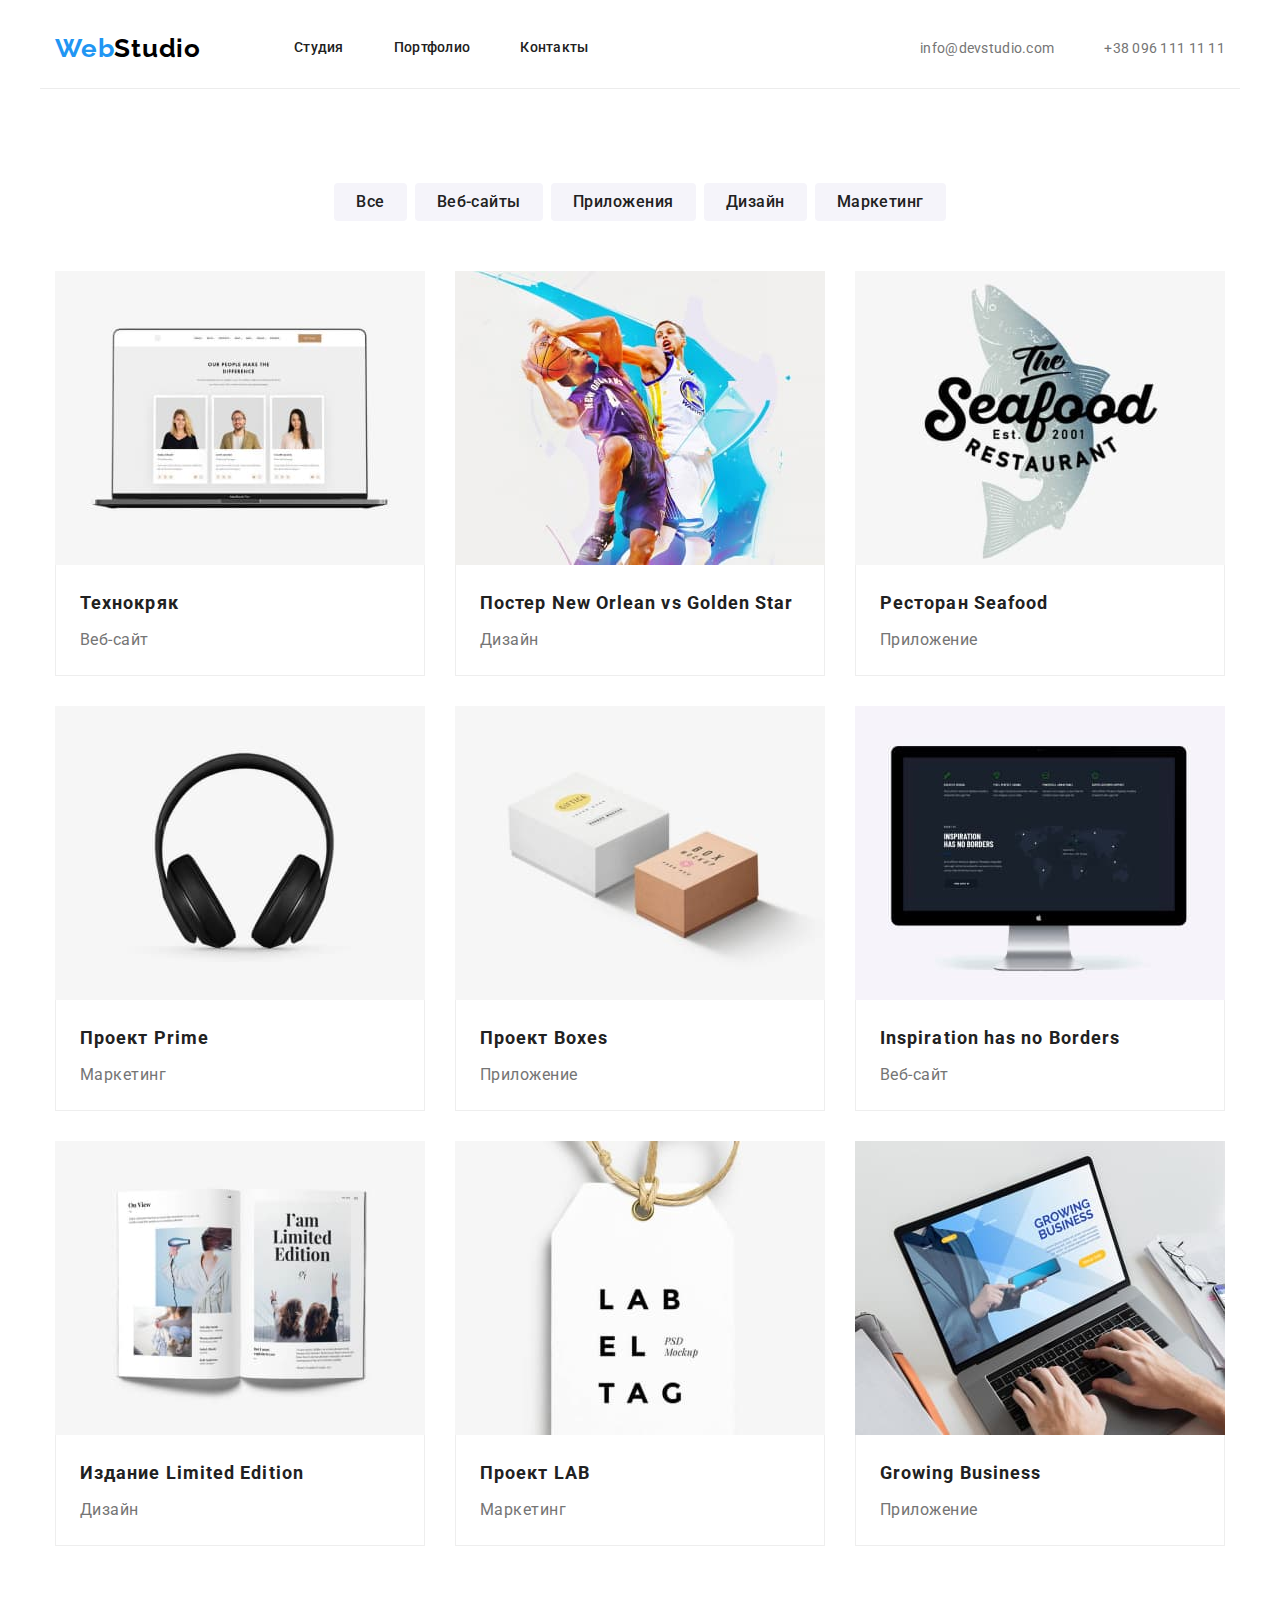
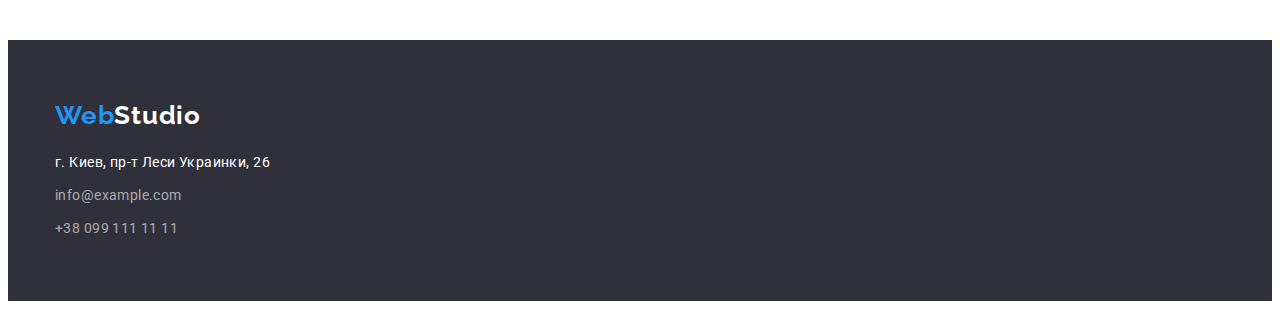
==== portfolio.html @ 2b439965 "moved mod3 files" ====
<!DOCTYPE html>
<html lang="ru">
  <head>
    <meta charset="UTF-8" />
    <meta http-equiv="X-UA-Compatible" content="IE=edge" />
    <meta name="viewport" content="width=device-width, initial-scale=1.0" />
    <link rel="preconnect" href="https://fonts.googleapis.com" />
    <link rel="preconnect" href="https://fonts.gstatic.com" crossorigin />
    <link
      href="https://fonts.googleapis.com/css2?family=Raleway:wght@700&family=Roboto:wght@400;500;700;900&display=swap"
      rel="stylesheet"
    />
    <link
      rel="stylesheet"
      href="https://cdnjs.cloudflare.com/ajax/libs/modern-normalize/1.1.0/modern-normalize.min.css"
      integrity="sha512-wpPYUAdjBVSE4KJnH1VR1HeZfpl1ub8YT/NKx4PuQ5NmX2tKuGu6U/JRp5y+Y8XG2tV+wKQpNHVUX03MfMFn9Q=="
      crossorigin="anonymous"
      referrerpolicy="no-referrer"
    />
    <link rel="stylesheet" href="./css/styles.css" />
    <title>Web studio</title>
  </head>
  <body>
    <!-- верхняя линия -->
    <header class="header">
      <div class="container header-bar">
        <a class="site-logo link" href="./index.html" lang="en"
          >Web<span class="header-logo-studio">Studio</span>
        </a>
        <nav class="header-nav">
          <ul class="header-list list">
            <li class="header-item">
              <a class="header-link link header-link-select" href="./index.html"
                >Студия
              </a>
            </li>
            <li class="header-item">
              <a
                class="header-link link header-link-select"
                href="./portfolio.html"
                >Портфолио
              </a>
            </li>
            <li class="header-item">
              <a class="header-link link header-link-select" href=""
                >Контакты</a
              >
            </li>
          </ul>
        </nav>
        <ul class="header-contact-list list">
          <li class="header-contact-item">
            <a
              class="header-contact-link link header-link-select"
              href="mailto:info@devstudio.com"
              >info@devstudio.com
            </a>
          </li>
          <li class="header-contact-item">
            <a
              class="header-contact-link link header-link-select"
              href="tel:+380961111111"
            >
              +38 096 111 11 11
            </a>
          </li>
        </ul>
      </div>
    </header>

    <!-- Проекты -->
    <main class="main">
      <section class="projects section">
        <div class="container">
          <h1 class="visually-hidden">Фильтры</h1>
          <ul class="filters-list list">
            <li class="filters-item">
              <button class="filters-btn" type="button">Все</button>
            </li>
            <li class="filters-item">
              <button class="filters-btn" type="button">Веб-сайты</button>
            </li>
            <li class="filters-item">
              <button class="filters-btn" type="button">Приложения</button>
            </li>
            <li class="filters-item">
              <button class="filters-btn" type="button">Дизайн</button>
            </li>
            <li class="filters-item">
              <button class="filters-btn" type="button">Маркетинг</button>
            </li>
          </ul>
          <ul class="projects-list list">
            <li class="projects-item">
              <img
                class="projects-pic"
                src="./images/img-website-1.jpg"
                alt="дизайн сайта Технокряк"
                width="370"
                height="294"
              />
              <div class="projects-card-text">
                <h2 class="projects-item-name">Технокряк</h2>
                <p class="projects-item-about">Веб-сайт</p>
              </div>
            </li>
            <li class="projects-item">
              <img
                class="projects-pic"
                src="./images/img-poster.jpg"
                alt="Дизайн постера с баскетболистами"
                width="370"
                height="294"
              />
              <div class="projects-card-text">
                <h2 class="projects-item-name">
                  Постер New Orlean vs Golden Star
                </h2>
                <p class="projects-item-about">Дизайн</p>
              </div>
            </li>
            <li class="projects-item">
              <img
                class="projects-pic"
                src="./images/img-restaurant.jpg"
                alt="Лого ресторана Seafood"
                width="370"
                height="294"
              />
              <div class="projects-card-text">
                <h2 class="projects-item-name">Ресторан Seafood</h2>
                <p class="projects-item-about">Приложение</p>
              </div>
            </li>
            <li class="projects-item">
              <img
                class="projects-pic"
                src="./images/img-prime.jpg"
                alt="головные наушники"
                width="370"
                height="294"
              />
              <div class="projects-card-text">
                <h2 class="projects-item-name">Проект Prime</h2>
                <p class="projects-item-about">Маркетинг</p>
              </div>
            </li>
            <li class="projects-item">
              <img
                class="projects-pic"
                src="./images/img-boxes.jpg"
                alt="коробочки с принтом"
                width="370"
                height="294"
              />
              <div class="projects-card-text">
                <h2 class="projects-item-name">Проект Boxes</h2>
                <p class="projects-item-about">Приложение</p>
              </div>
            </li>
            <li class="projects-item">
              <img
                class="projects-pic"
                src="./images/img-website-2.jpg"
                alt="монитор со страницой веб-сайта"
                width="370"
                height="294"
              />
              <div class="projects-card-text">
                <h2 class="projects-item-name" lang="en">
                  Inspiration has no Borders
                </h2>
                <p class="projects-item-about">Веб-сайт</p>
              </div>
            </li>
            <li class="projects-item">
              <img
                class="projects-pic"
                src="./images/img-limited.jpg"
                alt="роскрытые страницы журнала"
                width="370"
                height="294"
              />
              <div class="projects-card-text">
                <h2 class="projects-item-name">Издание Limited Edition</h2>
                <p class="projects-item-about">Дизайн</p>
              </div>
            </li>
            <li class="projects-item">
              <img
                class="projects-pic"
                src="./images/img-lab.jpg"
                alt="бумажный тег с принтом"
                width="370"
                height="294"
              />
              <div class="projects-card-text">
                <h2 class="projects-item-name">Проект LAB</h2>
                <p class="projects-item-about">Маркетинг</p>
              </div>
            </li>
            <li class="projects-item">
              <img
                class="projects-pic"
                src="./images/img-business.jpg"
                alt="человек работает за ноутбуком"
                width="370"
                height="294"
              />
              <div class="projects-card-text">
                <h2 class="projects-item-name" lang="en">Growing Business</h2>
                <p class="projects-item-about">Приложение</p>
              </div>
            </li>
          </ul>
        </div>
      </section>
    </main>

    <footer class="footer">
      <div class="container">
        <a class="site-logo link" href="./index.html" lang="en"
          >Web<span class="footer-logo-studio">Studio</span>
        </a>
        <address class="footer-address">
          <ul class="footer-list list">
            <li class="footer-item">
              <a
                class="footer-map-link link footer-link-select"
                href="https://goo.gl/maps/tbNQQ5aqf2PmWXbj7"
                target="_blank"
                rel="noopener noreferrer"
              >
                г. Киев, пр-т Леси Украинки, 26</a
              >
            </li>
            <li class="footer-item">
              <a
                class="footer-contact-link link footer-link-select"
                href="mailto:info@example.com"
                >info@example.com
              </a>
            </li>
            <li class="footer-item">
              <a
                class="footer-contact-link link footer-link-select"
                href="tel:+380991111111"
                >+38 099 111 11 11
              </a>
            </li>
          </ul>
        </address>
      </div>
    </footer>
  </body>
</html>
---- css/styles.css ----
html {
  box-sizing: border-box;
}
*,
*::before,
*::after {
  box-sizing: inherit;
}
:root {
  --header-bgd-color: #ffffff;
  --footer-bgd-color: #2f303a;
  --title-color: #212121;
  --text-color: #757575;
  --link-selection-solor: #2196f3;
}
body {
  color: var(--text-color);
  font-family: "Roboto", sans-serif;
}
.container {
  width: 1200px;
  margin-left: auto;
  margin-right: auto;
  padding-left: 15px;
  padding-right: 15px;
  /* outline: 2px solid tomato; */
}
.list {
  list-style: none;
  padding: 0;
  margin: 0;
}
.link {
  text-decoration: none;
}
h1,
h2,
h3,
h4,
h5,
h6,
p,
ul {
  margin-top: 0;
  margin-bottom: 0;
  padding: 0;
}
.visually-hidden {
  position: absolute;
  white-space: nowrap;
  width: 1px;
  height: 1px;
  overflow: hidden;
  border: 0;
  padding: 0;
  clip: rect(0 0 0 0);
  clip-path: inset(50%);
  margin: -1px;
}
.section {
  padding-top: 94px;
  padding-bottom: 94px;
}
/* ------------- HEADER ----------------- */
.header-bar {
  display: flex;
  align-items: center;
  border-bottom: 1px solid #ececec;
}
.site-logo {
  font-family: "Raleway";
  font-weight: 700;
  font-size: 26px;
  line-height: 1.19;
  letter-spacing: 0.03em;
  color: var(--link-selection-solor);
}
.header-logo-studio {
  color: #000000;
  margin-right: 93px;
}
.header-list {
  display: flex;
}
.header-item:not(:last-child) {
  margin-right: 50px;
}
.header-link {
  display: block;
  padding-top: 32px;
  padding-bottom: 32px;
  font-family: "Roboto";
  font-weight: 500;
  font-size: 14px;
  line-height: 1.14;
  letter-spacing: 0.02em;
  color: var(--title-color);
}
.header-contact-list {
  display: flex;
  margin-left: auto;
}
.header-contact-item + .header-contact-item {
  margin-left: 50px;
}
.header-contact-link {
  padding-top: 32px;
  padding-bottom: 32px;
  font-size: 14px;
  line-height: 1.14;
  letter-spacing: 0.02em;
  color: var(--text-color);
}
.header-link-select:hover,
.header-link-select:focus {
  color: var(--link-selection-solor);
}
/* ------------- HERO ----------------- */
.section-hero {
  padding: 200px 0px;
  background-color: var(--footer-bgd-color);
  text-align: center;
}
.hero-title {
  width: 696px;
  margin-left: auto;
  margin-right: auto;
  margin-bottom: 30px;
  font-weight: 900;
  font-size: 44px;
  line-height: 1.36;
  letter-spacing: 0.06em;
  text-transform: uppercase;
  color: #ffffff;
}
.hero-btn {
  padding: 10px 32px;
  min-width: 200px;
  border: 0px;
  font-family: "Roboto";
  font-weight: 700;
  font-size: 16px;
  line-height: 1.88;
  /* display: flex; */
  align-items: center;
  letter-spacing: 0.06em;
  color: #ffffff;
  background: var(--link-selection-solor);
  box-shadow: 0px 4px 4px rgba(0, 0, 0, 0.15);
  border-radius: 4px;
}
.hero-btn:hover,
.hero-btn:focus {
  cursor: pointer;
  background-color: #188ce8;
}

/* ------------- SPECIIFICITY ----------------- */
.specificity-list {
  display: flex;
  justify-content: space-between;
}
.specificity-item {
  /* width: calc((100% - 120px) / 4); */
  /* margin-right: 30px; */
  width: 270px;
  margin-right: 30px;
}
.specificity-item:last-child {
  margin-right: 0;
}
.specificity-title {
  margin-bottom: 10px;
  font-size: 14px;
  line-height: 1.14;
  letter-spacing: 0.03em;
  text-transform: uppercase;
  color: var(--title-color);
}
.specificity-text {
  max-width: 270px;
  font-size: 14px;
  line-height: 1.71;
  letter-spacing: 0.03em;
}
/* ------------- WORK & TEAM ----------------- */
.work {
  padding-top: 0;
}
.work-title,
.team-title {
  margin-bottom: 50px;
  font-weight: 700;
  font-size: 36px;
  line-height: 1.16;
  text-align: center;
  letter-spacing: 0.03em;
  color: var(--title-color);
}
.work-list {
  display: flex;
}
.work-item:not(:last-child) {
  margin-right: 30px;
}
.work-pic {
  display: block;
}
/* ------------- TEAM ----------------- */
.team {
  background-color: #f5f4fa;
}
.team-list {
  display: flex;
}
.team-item:not(:last-child) {
  margin-right: 30px;
}
.team-item {
  background: var(--header-bgd-color);
  /* material shadow v1 */
  box-shadow: 0px 1px 3px rgba(0, 0, 0, 0.12), 0px 1px 1px rgba(0, 0, 0, 0.14),
    0px 2px 1px rgba(0, 0, 0, 0.2);
  border-radius: 0px 0px 4px 4px;
}
.team-image {
  display: block;
}
.team-card-text {
  width: 270px;
  padding-top: 30px;
  padding-bottom: 30px;
}
.team-name {
  margin-bottom: 10px;
  font-weight: 500;
  font-size: 16px;
  line-height: 1.18;
  text-align: center;
  letter-spacing: 0.03em;
  color: var(--title-color);
}
.team-position {
  font-size: 16px;
  line-height: 1.18;
  text-align: center;
  letter-spacing: 0.03em;
  /* color: var(--text-color); */
}
/* ------------- FOOTER----------------- */
.footer {
  padding-top: 60px;
  padding-bottom: 60px;
  background-color: var(--footer-bgd-color);
}
.footer-list {
  margin-top: 20px;
  font-style: normal;
}
.footer-item {
  margin-bottom: 9px;
}
.footer-item:last-child {
  margin-bottom: 0;
}
.footer-logo-studio {
  font-family: "Raleway";
  font-weight: 700;
  font-size: 26px;
  line-height: 1.19;
  letter-spacing: 0.03em;
  color: var(--header-bgd-color);
}
.footer-map-link {
  font-size: 14px;
  line-height: 1.71;
  letter-spacing: 0.03em;
  color: var(--header-bgd-color);
}
.footer-contact-link {
  font-size: 14px;
  line-height: 1.71;
  letter-spacing: 0.03em;
  color: rgba(255, 255, 255, 0.6);
}
/* ------------- page 2 - PORTFOLIO ----------------- */
.filters-list {
  display: flex;
  justify-content: center;
  margin-bottom: 50px;
}
.filters-item:not(:last-child) {
  margin-right: 8px;
}
.filters-btn {
  padding: 6px 22px;
  font-family: inherit;
  font-weight: 500;
  font-size: 16px;
  line-height: 1.62;
  text-align: center;
  letter-spacing: 0.03em;
  color: var(--title-color);
  background: #f5f4fa;
  border-radius: 4px;
  border: 0;
}
.filters-btn:hover,
.filters-btn:focus {
  background: var(--link-selection-solor);
  box-shadow: 0px 3px 1px rgba(0, 0, 0, 0.1), 0px 1px 2px rgba(0, 0, 0, 0.08),
    0px 2px 2px rgba(0, 0, 0, 0.12);
  border-radius: 4px;
  color: var(--header-bgd-color);
  cursor: pointer;
}
.projects-list {
  display: flex;
  flex-wrap: wrap;
}
.projects-item {
  margin-bottom: 30px;
  margin-right: 30px;
}
.projects-item:nth-child(3n) {
  margin-right: 0;
}
.projects-item:nth-last-child(-n + 3) {
  margin-bottom: 0;
}
.projects-card-text {
  width: 370px;
  padding: 20px 24px;
  border-left: 1px solid #eeeeee;
  border-bottom: 1px solid #eeeeee;
  border-right: 1px solid #eeeeee;
  background-color: var(--header-bgd-color);
}
.projects-pic {
  display: block;
}
.projects-item-name {
  margin-bottom: 4px;
  font-weight: 700;
  font-size: 18px;
  line-height: 2;
  letter-spacing: 0.06em;
  color: var(--title-color);
}
.projects-item-about {
  font-size: 16px;
  line-height: 1.88;
  letter-spacing: 0.03em;
  /* color: var(--text-color); */
}
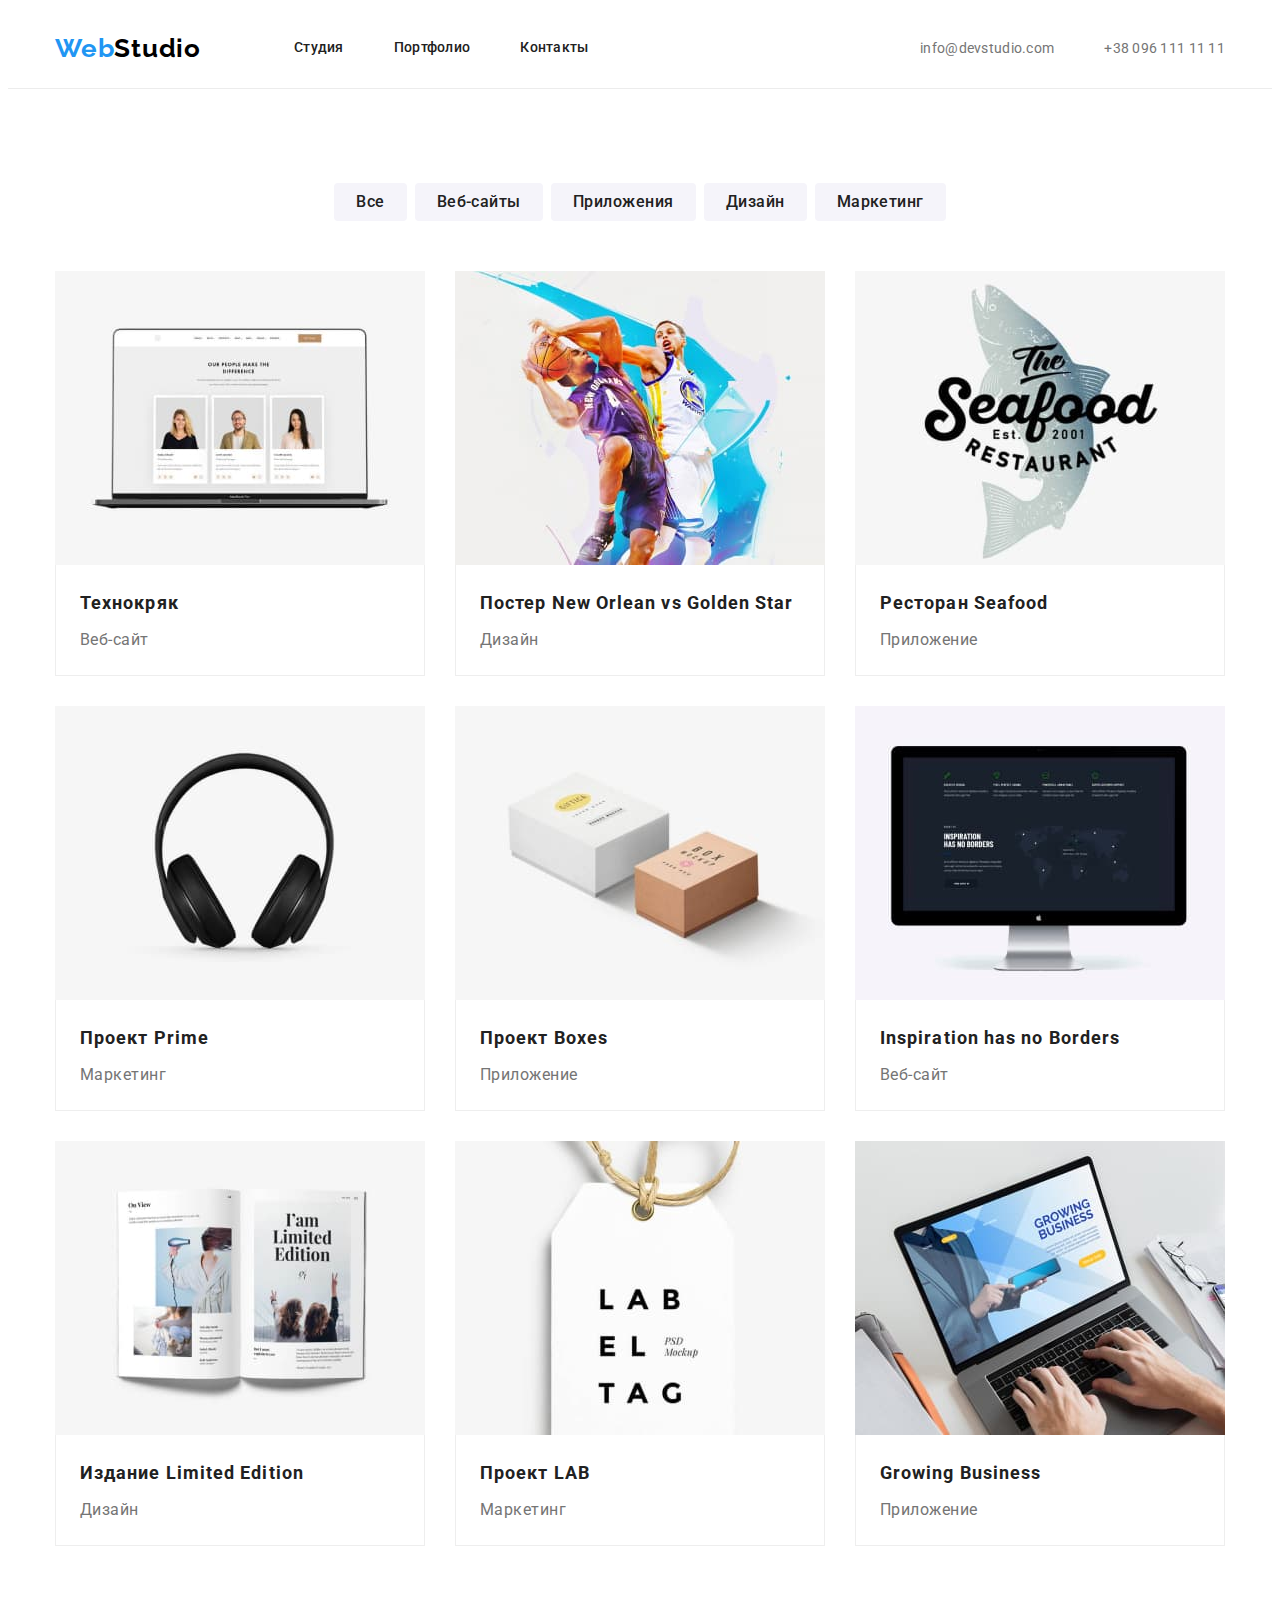
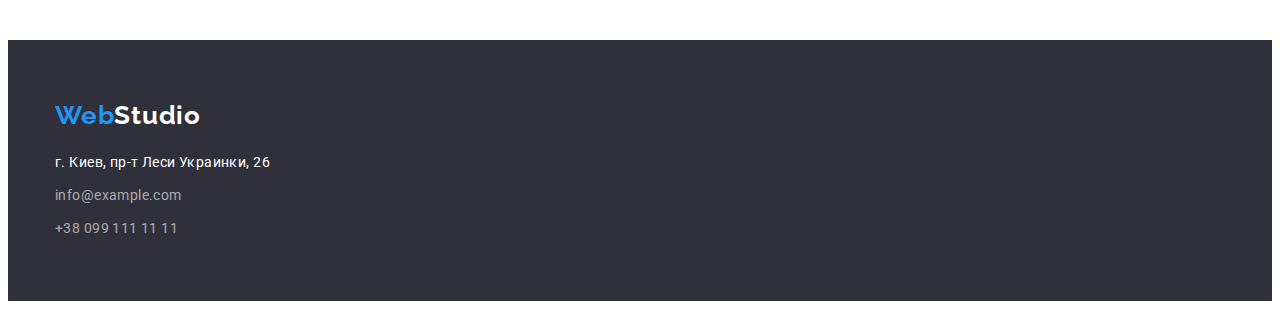
==== commit 9771db5b: "previous fixes" ====
--- a/portfolio.html
+++ b/portfolio.html
@@ -70,7 +70,7 @@
 
     <!-- Проекты -->
     <main class="main">
-      <section class="projects section">
+      <section class="section">
         <div class="container">
           <h1 class="visually-hidden">Фильтры</h1>
           <ul class="filters-list list">
@@ -219,7 +219,7 @@
 
     <footer class="footer">
       <div class="container">
-        <a class="site-logo link" href="./index.html" lang="en"
+        <a class="site-logo link footer" href="./index.html" lang="en"
           >Web<span class="footer-logo-studio">Studio</span>
         </a>
         <address class="footer-address">
--- a/css/styles.css
+++ b/css/styles.css
@@ -62,12 +62,15 @@
   padding-bottom: 94px;
 }
 /* ------------- HEADER ----------------- */
+.header {
+  border-bottom: 1px solid #ececec;
+}
 .header-bar {
   display: flex;
   align-items: center;
-  border-bottom: 1px solid #ececec;
 }
 .site-logo {
+  margin-right: 93px;
   font-family: "Raleway";
   font-weight: 700;
   font-size: 26px;
@@ -77,7 +80,6 @@
 }
 .header-logo-studio {
   color: #000000;
-  margin-right: 93px;
 }
 .header-list {
   display: flex;
@@ -203,7 +205,9 @@
 .work-item:not(:last-child) {
   margin-right: 30px;
 }
-.work-pic {
+img {
+  max-width: 100%;
+  height: auto;
   display: block;
 }
 /* ------------- TEAM ----------------- */
@@ -253,7 +257,11 @@
   padding-bottom: 60px;
   background-color: var(--footer-bgd-color);
 }
-.footer-list {
+.site-logo.footer {
+  margin: 0;
+  padding: 0;
+}
+.footer-address {
   margin-top: 20px;
   font-style: normal;
 }
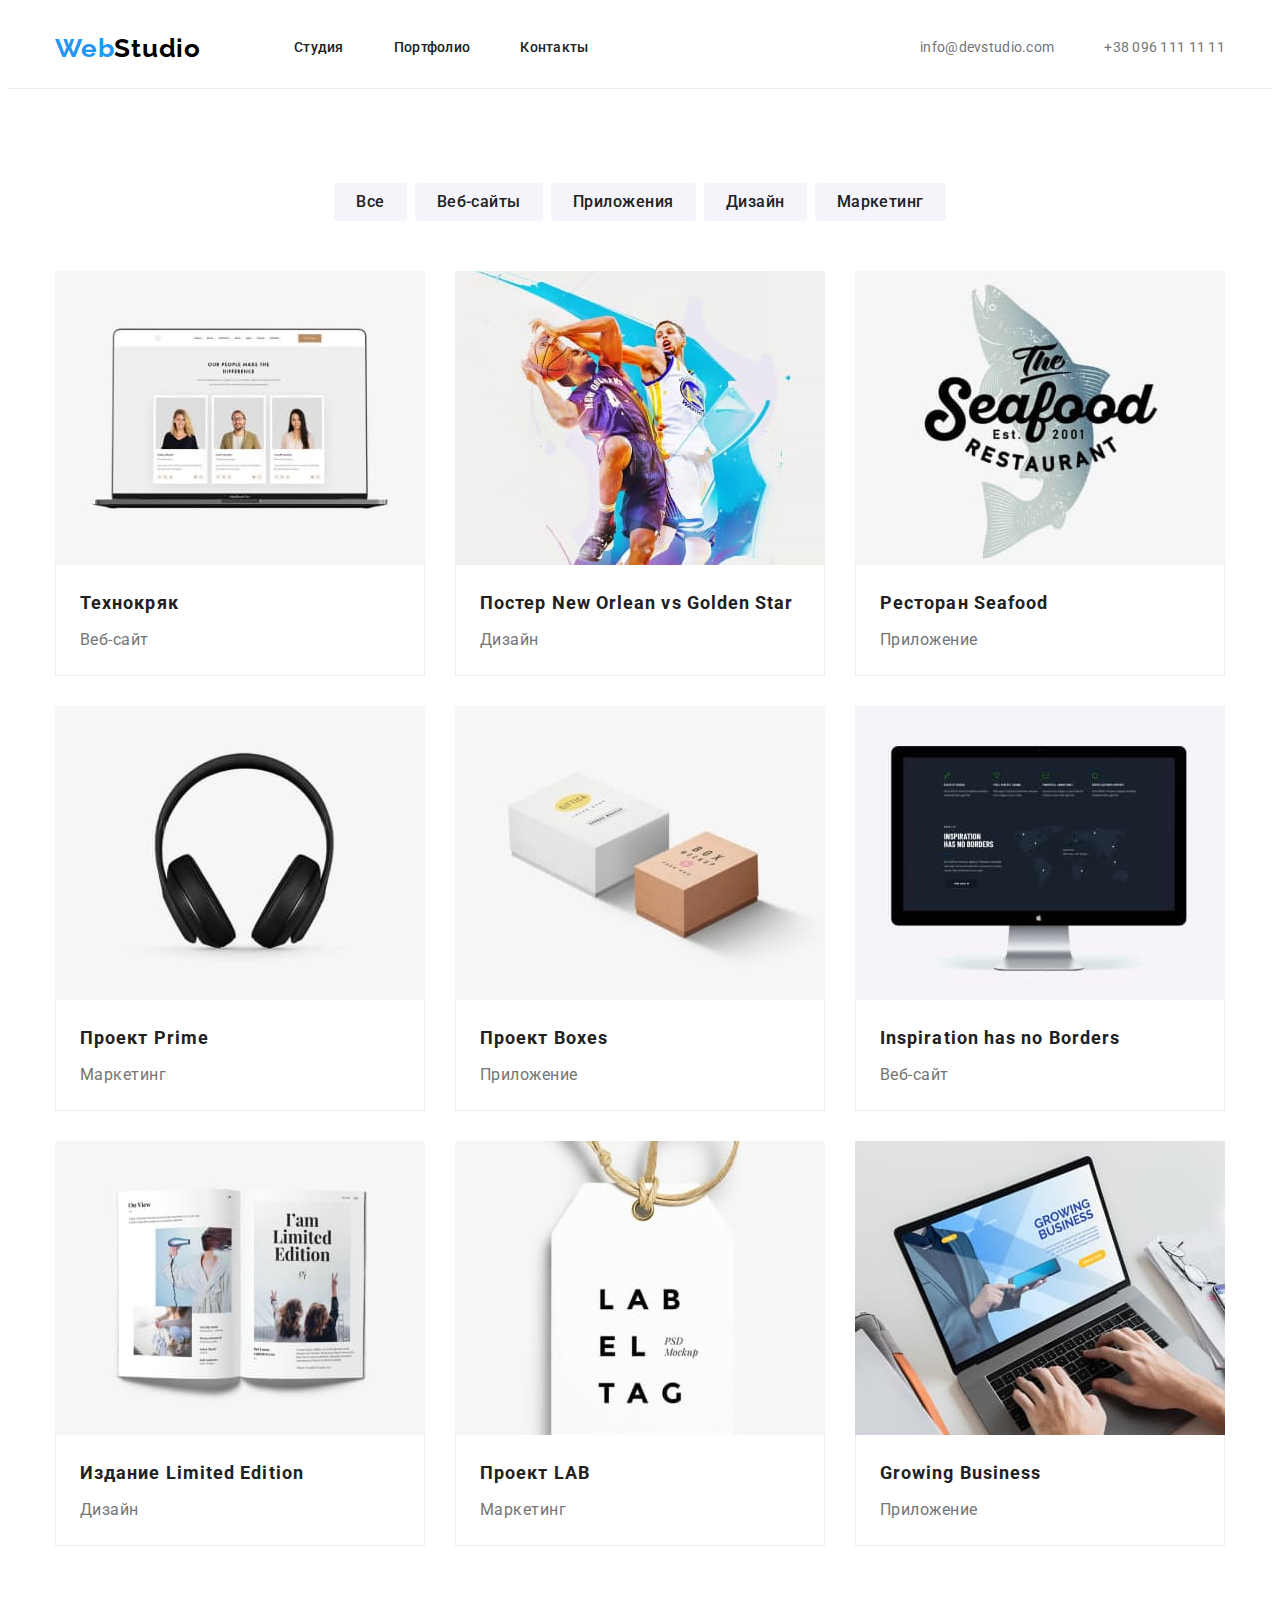
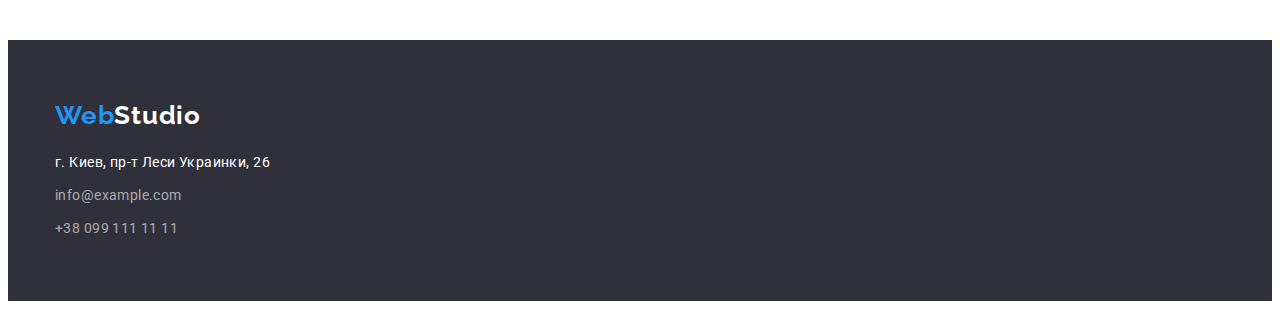
==== commit 75bfa5bf: "added hover shadow - page 2 + fixed some issues" ====
--- a/portfolio.html
+++ b/portfolio.html
@@ -1,256 +1,181 @@
 <!DOCTYPE html>
 <html lang="ru">
-  <head>
-    <meta charset="UTF-8" />
-    <meta http-equiv="X-UA-Compatible" content="IE=edge" />
-    <meta name="viewport" content="width=device-width, initial-scale=1.0" />
-    <link rel="preconnect" href="https://fonts.googleapis.com" />
-    <link rel="preconnect" href="https://fonts.gstatic.com" crossorigin />
-    <link
-      href="https://fonts.googleapis.com/css2?family=Raleway:wght@700&family=Roboto:wght@400;500;700;900&display=swap"
-      rel="stylesheet"
-    />
-    <link
-      rel="stylesheet"
-      href="https://cdnjs.cloudflare.com/ajax/libs/modern-normalize/1.1.0/modern-normalize.min.css"
-      integrity="sha512-wpPYUAdjBVSE4KJnH1VR1HeZfpl1ub8YT/NKx4PuQ5NmX2tKuGu6U/JRp5y+Y8XG2tV+wKQpNHVUX03MfMFn9Q=="
-      crossorigin="anonymous"
-      referrerpolicy="no-referrer"
-    />
-    <link rel="stylesheet" href="./css/styles.css" />
-    <title>Web studio</title>
-  </head>
-  <body>
-    <!-- верхняя линия -->
-    <header class="header">
-      <div class="container header-bar">
-        <a class="site-logo link" href="./index.html" lang="en"
-          >Web<span class="header-logo-studio">Studio</span>
-        </a>
-        <nav class="header-nav">
-          <ul class="header-list list">
-            <li class="header-item">
-              <a class="header-link link header-link-select" href="./index.html"
-                >Студия
-              </a>
-            </li>
-            <li class="header-item">
-              <a
-                class="header-link link header-link-select"
-                href="./portfolio.html"
-                >Портфолио
-              </a>
-            </li>
-            <li class="header-item">
-              <a class="header-link link header-link-select" href=""
-                >Контакты</a
-              >
-            </li>
-          </ul>
-        </nav>
-        <ul class="header-contact-list list">
-          <li class="header-contact-item">
-            <a
-              class="header-contact-link link header-link-select"
-              href="mailto:info@devstudio.com"
-              >info@devstudio.com
+
+<head>
+  <meta charset="UTF-8" />
+  <meta http-equiv="X-UA-Compatible" content="IE=edge" />
+  <meta name="viewport" content="width=device-width, initial-scale=1.0" />
+  <link rel="preconnect" href="https://fonts.googleapis.com" />
+  <link rel="preconnect" href="https://fonts.gstatic.com" crossorigin />
+  <link href="https://fonts.googleapis.com/css2?family=Raleway:wght@700&family=Roboto:wght@400;500;700;900&display=swap"
+    rel="stylesheet" />
+  <link rel="stylesheet" href="https://cdnjs.cloudflare.com/ajax/libs/modern-normalize/1.1.0/modern-normalize.min.css"
+    integrity="sha512-wpPYUAdjBVSE4KJnH1VR1HeZfpl1ub8YT/NKx4PuQ5NmX2tKuGu6U/JRp5y+Y8XG2tV+wKQpNHVUX03MfMFn9Q=="
+    crossorigin="anonymous" referrerpolicy="no-referrer" />
+  <link rel="stylesheet" href="./css/styles.css" />
+  <title>Web studio</title>
+</head>
+
+<body>
+  <!-- верхняя линия -->
+  <header class="header">
+    <div class="container header-bar">
+      <a class="site-logo link" href="./index.html" lang="en">Web<span class="header-logo-studio">Studio</span>
+      </a>
+      <nav class="header-nav">
+        <ul class="header-list list">
+          <li class="header-item">
+            <a class="header-link link header-link-select" href="./index.html">Студия
             </a>
           </li>
-          <li class="header-contact-item">
-            <a
-              class="header-contact-link link header-link-select"
-              href="tel:+380961111111"
-            >
-              +38 096 111 11 11
+          <li class="header-item">
+            <a class="header-link link header-link-select" href="./portfolio.html">Портфолио
+            </a>
+          </li>
+          <li class="header-item">
+            <a class="header-link link header-link-select" href="">Контакты</a>
+          </li>
+        </ul>
+      </nav>
+      <ul class="header-contact-list list">
+        <li class="header-contact-item">
+          <a class="header-contact-link link header-link-select" href="mailto:info@devstudio.com">info@devstudio.com
+          </a>
+        </li>
+        <li class="header-contact-item">
+          <a class="header-contact-link link header-link-select" href="tel:+380961111111">
+            +38 096 111 11 11
+          </a>
+        </li>
+      </ul>
+    </div>
+  </header>
+
+  <!-- Проекты -->
+  <main class="main">
+    <section class="section">
+      <div class="container">
+        <h1 class="visually-hidden">Проекты</h1>
+        <ul class="filters-list list">
+          <li class="filters-item">
+            <button class="filters-btn" type="button">Все</button>
+          </li>
+          <li class="filters-item">
+            <button class="filters-btn" type="button">Веб-сайты</button>
+          </li>
+          <li class="filters-item">
+            <button class="filters-btn" type="button">Приложения</button>
+          </li>
+          <li class="filters-item">
+            <button class="filters-btn" type="button">Дизайн</button>
+          </li>
+          <li class="filters-item">
+            <button class="filters-btn" type="button">Маркетинг</button>
+          </li>
+        </ul>
+        <ul class="projects-list list">
+          <li class="projects-item">
+            <img class="projects-pic" src="./images/img-website-1.jpg" alt="дизайн сайта Технокряк" width="370"
+              height="294" />
+            <div class="projects-card-text">
+              <h2 class="projects-item-name">Технокряк</h2>
+              <p class="projects-item-about">Веб-сайт</p>
+            </div>
+          </li>
+          <li class="projects-item">
+            <img class="projects-pic" src="./images/img-poster.jpg" alt="Дизайн постера с баскетболистами" width="370"
+              height="294" />
+            <div class="projects-card-text">
+              <h2 class="projects-item-name">
+                Постер New Orlean vs Golden Star
+              </h2>
+              <p class="projects-item-about">Дизайн</p>
+            </div>
+          </li>
+          <li class="projects-item">
+            <img class="projects-pic" src="./images/img-restaurant.jpg" alt="Лого ресторана Seafood" width="370"
+              height="294" />
+            <div class="projects-card-text">
+              <h2 class="projects-item-name">Ресторан Seafood</h2>
+              <p class="projects-item-about">Приложение</p>
+            </div>
+          </li>
+          <li class="projects-item">
+            <img class="projects-pic" src="./images/img-prime.jpg" alt="головные наушники" width="370" height="294" />
+            <div class="projects-card-text">
+              <h2 class="projects-item-name">Проект Prime</h2>
+              <p class="projects-item-about">Маркетинг</p>
+            </div>
+          </li>
+          <li class="projects-item">
+            <img class="projects-pic" src="./images/img-boxes.jpg" alt="коробочки с принтом" width="370" height="294" />
+            <div class="projects-card-text">
+              <h2 class="projects-item-name">Проект Boxes</h2>
+              <p class="projects-item-about">Приложение</p>
+            </div>
+          </li>
+          <li class="projects-item">
+            <img class="projects-pic" src="./images/img-website-2.jpg" alt="монитор со страницой веб-сайта" width="370"
+              height="294" />
+            <div class="projects-card-text">
+              <h2 class="projects-item-name" lang="en">
+                Inspiration has no Borders
+              </h2>
+              <p class="projects-item-about">Веб-сайт</p>
+            </div>
+          </li>
+          <li class="projects-item">
+            <img class="projects-pic" src="./images/img-limited.jpg" alt="роскрытые страницы журнала" width="370"
+              height="294" />
+            <div class="projects-card-text">
+              <h2 class="projects-item-name">Издание Limited Edition</h2>
+              <p class="projects-item-about">Дизайн</p>
+            </div>
+          </li>
+          <li class="projects-item">
+            <img class="projects-pic" src="./images/img-lab.jpg" alt="бумажный тег с принтом" width="370"
+              height="294" />
+            <div class="projects-card-text">
+              <h2 class="projects-item-name">Проект LAB</h2>
+              <p class="projects-item-about">Маркетинг</p>
+            </div>
+          </li>
+          <li class="projects-item">
+            <img class="projects-pic" src="./images/img-business.jpg" alt="человек работает за ноутбуком" width="370"
+              height="294" />
+            <div class="projects-card-text">
+              <h2 class="projects-item-name" lang="en">Growing Business</h2>
+              <p class="projects-item-about">Приложение</p>
+            </div>
+          </li>
+        </ul>
+      </div>
+    </section>
+  </main>
+
+  <footer class="footer">
+    <div class="container">
+      <a class="site-logo link footer" href="./index.html" lang="en">Web<span class="footer-logo-studio">Studio</span>
+      </a>
+      <address class="footer-address">
+        <ul class="footer-list list">
+          <li class="footer-item">
+            <a class="footer-map-link link footer-link-select" href="https://goo.gl/maps/tbNQQ5aqf2PmWXbj7"
+              target="_blank" rel="noopener noreferrer">
+              г. Киев, пр-т Леси Украинки, 26</a>
+          </li>
+          <li class="footer-item">
+            <a class="footer-contact-link link footer-link-select" href="mailto:info@example.com">info@example.com
+            </a>
+          </li>
+          <li class="footer-item">
+            <a class="footer-contact-link link footer-link-select" href="tel:+380991111111">+38 099 111 11 11
             </a>
           </li>
         </ul>
-      </div>
-    </header>
+      </address>
+    </div>
+  </footer>
+</body>
 
-    <!-- Проекты -->
-    <main class="main">
-      <section class="section">
-        <div class="container">
-          <h1 class="visually-hidden">Фильтры</h1>
-          <ul class="filters-list list">
-            <li class="filters-item">
-              <button class="filters-btn" type="button">Все</button>
-            </li>
-            <li class="filters-item">
-              <button class="filters-btn" type="button">Веб-сайты</button>
-            </li>
-            <li class="filters-item">
-              <button class="filters-btn" type="button">Приложения</button>
-            </li>
-            <li class="filters-item">
-              <button class="filters-btn" type="button">Дизайн</button>
-            </li>
-            <li class="filters-item">
-              <button class="filters-btn" type="button">Маркетинг</button>
-            </li>
-          </ul>
-          <ul class="projects-list list">
-            <li class="projects-item">
-              <img
-                class="projects-pic"
-                src="./images/img-website-1.jpg"
-                alt="дизайн сайта Технокряк"
-                width="370"
-                height="294"
-              />
-              <div class="projects-card-text">
-                <h2 class="projects-item-name">Технокряк</h2>
-                <p class="projects-item-about">Веб-сайт</p>
-              </div>
-            </li>
-            <li class="projects-item">
-              <img
-                class="projects-pic"
-                src="./images/img-poster.jpg"
-                alt="Дизайн постера с баскетболистами"
-                width="370"
-                height="294"
-              />
-              <div class="projects-card-text">
-                <h2 class="projects-item-name">
-                  Постер New Orlean vs Golden Star
-                </h2>
-                <p class="projects-item-about">Дизайн</p>
-              </div>
-            </li>
-            <li class="projects-item">
-              <img
-                class="projects-pic"
-                src="./images/img-restaurant.jpg"
-                alt="Лого ресторана Seafood"
-                width="370"
-                height="294"
-              />
-              <div class="projects-card-text">
-                <h2 class="projects-item-name">Ресторан Seafood</h2>
-                <p class="projects-item-about">Приложение</p>
-              </div>
-            </li>
-            <li class="projects-item">
-              <img
-                class="projects-pic"
-                src="./images/img-prime.jpg"
-                alt="головные наушники"
-                width="370"
-                height="294"
-              />
-              <div class="projects-card-text">
-                <h2 class="projects-item-name">Проект Prime</h2>
-                <p class="projects-item-about">Маркетинг</p>
-              </div>
-            </li>
-            <li class="projects-item">
-              <img
-                class="projects-pic"
-                src="./images/img-boxes.jpg"
-                alt="коробочки с принтом"
-                width="370"
-                height="294"
-              />
-              <div class="projects-card-text">
-                <h2 class="projects-item-name">Проект Boxes</h2>
-                <p class="projects-item-about">Приложение</p>
-              </div>
-            </li>
-            <li class="projects-item">
-              <img
-                class="projects-pic"
-                src="./images/img-website-2.jpg"
-                alt="монитор со страницой веб-сайта"
-                width="370"
-                height="294"
-              />
-              <div class="projects-card-text">
-                <h2 class="projects-item-name" lang="en">
-                  Inspiration has no Borders
-                </h2>
-                <p class="projects-item-about">Веб-сайт</p>
-              </div>
-            </li>
-            <li class="projects-item">
-              <img
-                class="projects-pic"
-                src="./images/img-limited.jpg"
-                alt="роскрытые страницы журнала"
-                width="370"
-                height="294"
-              />
-              <div class="projects-card-text">
-                <h2 class="projects-item-name">Издание Limited Edition</h2>
-                <p class="projects-item-about">Дизайн</p>
-              </div>
-            </li>
-            <li class="projects-item">
-              <img
-                class="projects-pic"
-                src="./images/img-lab.jpg"
-                alt="бумажный тег с принтом"
-                width="370"
-                height="294"
-              />
-              <div class="projects-card-text">
-                <h2 class="projects-item-name">Проект LAB</h2>
-                <p class="projects-item-about">Маркетинг</p>
-              </div>
-            </li>
-            <li class="projects-item">
-              <img
-                class="projects-pic"
-                src="./images/img-business.jpg"
-                alt="человек работает за ноутбуком"
-                width="370"
-                height="294"
-              />
-              <div class="projects-card-text">
-                <h2 class="projects-item-name" lang="en">Growing Business</h2>
-                <p class="projects-item-about">Приложение</p>
-              </div>
-            </li>
-          </ul>
-        </div>
-      </section>
-    </main>
-
-    <footer class="footer">
-      <div class="container">
-        <a class="site-logo link footer" href="./index.html" lang="en"
-          >Web<span class="footer-logo-studio">Studio</span>
-        </a>
-        <address class="footer-address">
-          <ul class="footer-list list">
-            <li class="footer-item">
-              <a
-                class="footer-map-link link footer-link-select"
-                href="https://goo.gl/maps/tbNQQ5aqf2PmWXbj7"
-                target="_blank"
-                rel="noopener noreferrer"
-              >
-                г. Киев, пр-т Леси Украинки, 26</a
-              >
-            </li>
-            <li class="footer-item">
-              <a
-                class="footer-contact-link link footer-link-select"
-                href="mailto:info@example.com"
-                >info@example.com
-              </a>
-            </li>
-            <li class="footer-item">
-              <a
-                class="footer-contact-link link footer-link-select"
-                href="tel:+380991111111"
-                >+38 099 111 11 11
-              </a>
-            </li>
-          </ul>
-        </address>
-      </div>
-    </footer>
-  </body>
-</html>
+</html>--- a/css/styles.css
+++ b/css/styles.css
@@ -61,6 +61,16 @@
   padding-top: 94px;
   padding-bottom: 94px;
 }
+img {
+  max-width: 100%;
+  height: auto;
+  display: block;
+}
+.centering {
+  display: flex;
+  justify-content: center;
+  align-items: center;
+}
 /* ------------- HEADER ----------------- */
 .header {
   border-bottom: 1px solid #ececec;
@@ -98,14 +108,22 @@
   letter-spacing: 0.02em;
   color: var(--title-color);
 }
+.header-link-select:hover,
+.header-link-select:focus {
+  color: var(--link-selection-solor);
+}
+.mail-icon {
+}
 .header-contact-list {
   display: flex;
+  align-items: center;
   margin-left: auto;
 }
 .header-contact-item + .header-contact-item {
   margin-left: 50px;
 }
 .header-contact-link {
+  display: inline-block;
   padding-top: 32px;
   padding-bottom: 32px;
   font-size: 14px;
@@ -113,14 +131,24 @@
   letter-spacing: 0.02em;
   color: var(--text-color);
 }
-.header-link-select:hover,
-.header-link-select:focus {
+.header-contact-link:hover,
+.header-contact-link:focus {
   color: var(--link-selection-solor);
 }
 /* ------------- HERO ----------------- */
 .section-hero {
   padding: 200px 0px;
-  background-color: var(--footer-bgd-color);
+  margin-left: auto;
+  margin-right: auto;
+  max-width: 1600px;
+  height: 600px;
+  background-image: linear-gradient(
+      to right,
+      rgba(47, 48, 58, 0.4),
+      rgba(47, 48, 58, 0.4)
+    ),
+    url(../images/hero-Img.jpg);
+  background-color: #c4c4c4;
   text-align: center;
 }
 .hero-title {
@@ -156,11 +184,17 @@
   cursor: pointer;
   background-color: #188ce8;
 }
-
 /* ------------- SPECIIFICITY ----------------- */
 .specificity-list {
   display: flex;
   justify-content: space-between;
+}
+.specif-icon-bg {
+  width: 270px;
+  height: 120px;
+  margin-bottom: 30px;
+  background: #f5f4fa;
+  border-radius: 4px;
 }
 .specificity-item {
   /* width: calc((100% - 120px) / 4); */
@@ -190,7 +224,8 @@
   padding-top: 0;
 }
 .work-title,
-.team-title {
+.team-title,
+.clients-title {
   margin-bottom: 50px;
   font-weight: 700;
   font-size: 36px;
@@ -204,11 +239,6 @@
 }
 .work-item:not(:last-child) {
   margin-right: 30px;
-}
-img {
-  max-width: 100%;
-  height: auto;
-  display: block;
 }
 /* ------------- TEAM ----------------- */
 .team {
@@ -245,18 +275,67 @@
   color: var(--title-color);
 }
 .team-position {
+  margin-bottom: 16px;
   font-size: 16px;
   line-height: 1.18;
   text-align: center;
   letter-spacing: 0.03em;
   /* color: var(--text-color); */
 }
+.member-social {
+  width: 206px;
+  height: 44px;
+  margin-left: auto;
+  margin-right: auto;
+}
+.member-links-list {
+  display: flex;
+  justify-content: space-between;
+}
+
+.member-links-list .item {
+  width: 44px;
+  height: 44px;
+  background-color: var(--header-bgd-color);
+  border-radius: 50%;
+
+  outline: 1px solid red;
+}
+.member-social-icon {
+  width: 20px;
+  height: 20px;
+}
+.member-social-link {
+  color: #afb1b8;
+}
+/* ------------- CLIENTS----------------- */
+.clients-list {
+  display: flex;
+}
+.clients-item {
+  width: 170px;
+  height: 92px;
+  border: 1px solid #afb1b8;
+  border-radius: 4px;
+  object-position: 50% 50%;
+}
+.clients-item:not(:last-child) {
+  margin-right: 30px;
+}
+
 /* ------------- FOOTER----------------- */
 .footer {
+  display: flex;
   padding-top: 60px;
   padding-bottom: 60px;
   background-color: var(--footer-bgd-color);
 }
+.logo-contacts {
+  min-width: 231px;
+}
+.footer-links {
+  display: flex;
+}
 .site-logo.footer {
   margin: 0;
   padding: 0;
@@ -290,6 +369,34 @@
   line-height: 1.71;
   letter-spacing: 0.03em;
   color: rgba(255, 255, 255, 0.6);
+}
+
+.social-links {
+  margin-left: 70px;
+}
+.social-links .title {
+  margin-bottom: 20px;
+  font-family: "Roboto";
+  /* font-style: normal; */
+  font-weight: 700;
+  font-size: 14px;
+  line-height: 1.14;
+  letter-spacing: 0.03em;
+  text-transform: uppercase;
+  color: #ffffff;
+}
+.company-social-links {
+  display: flex;
+}
+.company-social-links .item:not(:last-child) {
+  margin-right: 10px;
+}
+.company-social-links .item {
+  width: 44px;
+  height: 44px;
+  border-radius: 50%;
+  color: var(--header-bgd-color);
+  background: rgba(255, 255, 255, 0.1);
 }
 /* ------------- page 2 - PORTFOLIO ----------------- */
 .filters-list {
@@ -330,6 +437,12 @@
   margin-bottom: 30px;
   margin-right: 30px;
 }
+.projects-item:hover,
+.projects-item:focus {
+  cursor: pointer;
+  box-shadow: 0px 1px 1px rgba(0, 0, 0, 0.12), 0px 4px 4px rgba(0, 0, 0, 0.06),
+    1px 4px 6px rgba(0, 0, 0, 0.16);
+}
 .projects-item:nth-child(3n) {
   margin-right: 0;
 }
@@ -361,3 +474,11 @@
   letter-spacing: 0.03em;
   /* color: var(--text-color); */
 }
+
+/* training */
+
+/* .clients-itdfem {
+  display: flex;
+  justify-content: center;
+  align-items: center;
+} */
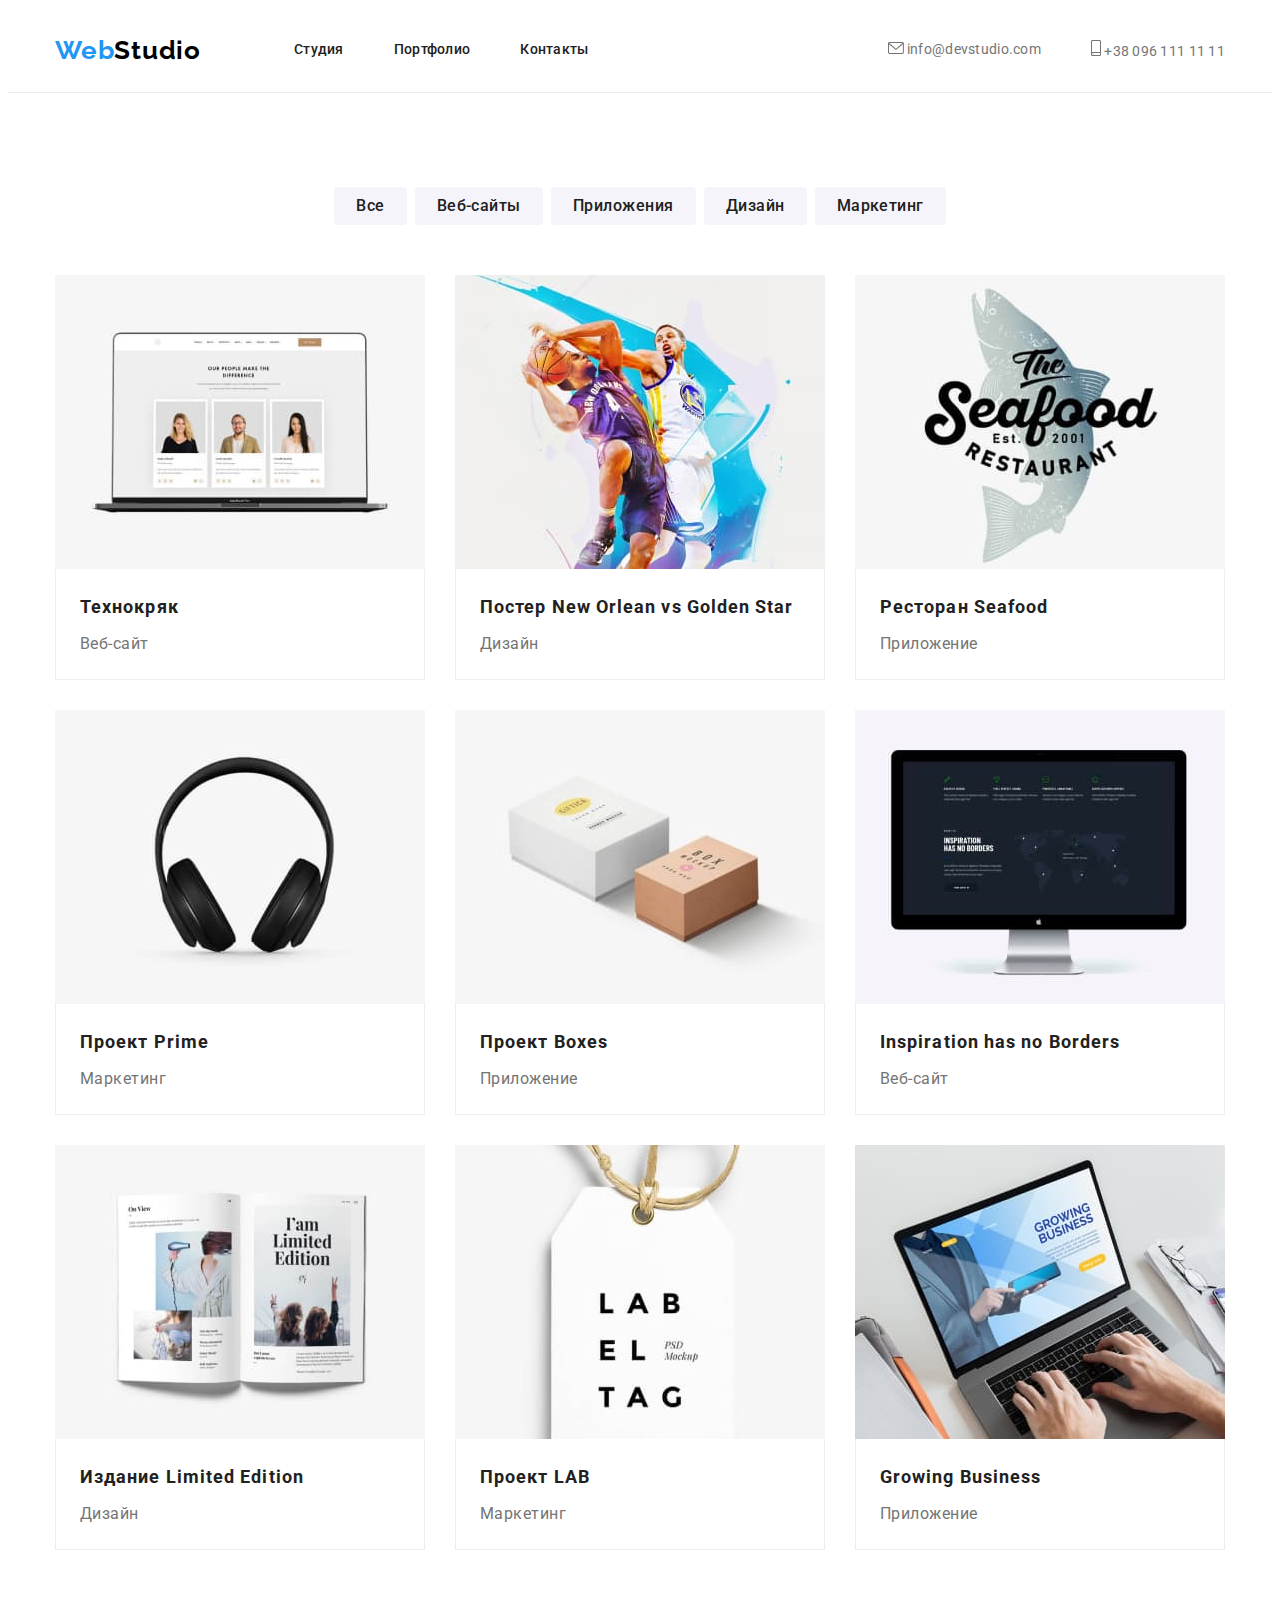
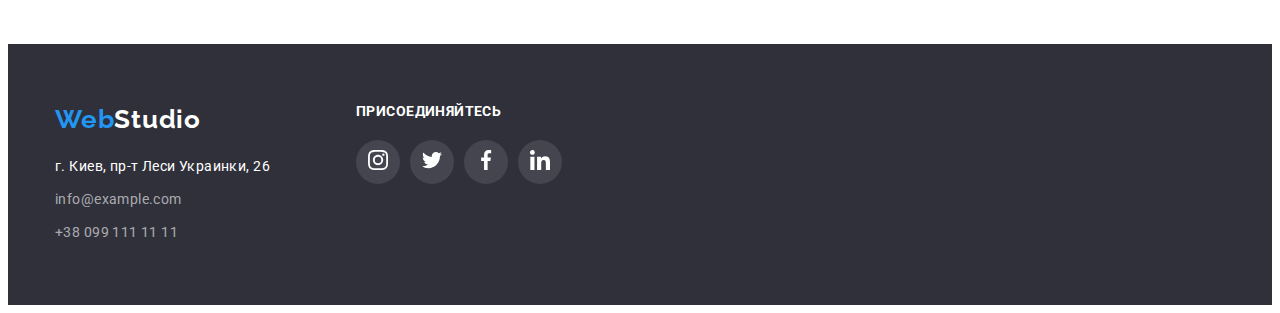
==== commit 2d8e239e: "fixed contacts icons" ====
--- a/portfolio.html
+++ b/portfolio.html
@@ -39,11 +39,18 @@
       </nav>
       <ul class="header-contact-list list">
         <li class="header-contact-item">
-          <a class="header-contact-link link header-link-select" href="mailto:info@devstudio.com">info@devstudio.com
+          <a class="header-contact-link link header-link-select centering" href="mailto:info@devstudio.com">
+            <svg class="mail-icon contacts-icon" width="16" height="12">
+              <use href="./images/icons.svg#envelope"></use>
+            </svg>
+            info@devstudio.com
           </a>
         </li>
         <li class="header-contact-item">
-          <a class="header-contact-link link header-link-select" href="tel:+380961111111">
+          <a class="header-contact-link link header-link-select centering" href="tel:+380961111111">
+            <svg class="smartphone-icon contacts-icon" width="10" height="16">
+              <use href="./images/icons.svg#smartphone"></use>
+            </svg>
             +38 096 111 11 11
           </a>
         </li>
@@ -154,26 +161,54 @@
   </main>
 
   <footer class="footer">
-    <div class="container">
-      <a class="site-logo link footer" href="./index.html" lang="en">Web<span class="footer-logo-studio">Studio</span>
-      </a>
-      <address class="footer-address">
-        <ul class="footer-list list">
-          <li class="footer-item">
-            <a class="footer-map-link link footer-link-select" href="https://goo.gl/maps/tbNQQ5aqf2PmWXbj7"
-              target="_blank" rel="noopener noreferrer">
-              г. Киев, пр-т Леси Украинки, 26</a>
-          </li>
-          <li class="footer-item">
-            <a class="footer-contact-link link footer-link-select" href="mailto:info@example.com">info@example.com
-            </a>
-          </li>
-          <li class="footer-item">
-            <a class="footer-contact-link link footer-link-select" href="tel:+380991111111">+38 099 111 11 11
-            </a>
-          </li>
-        </ul>
-      </address>
+    <div class="container footer-links">
+      <div class="logo-contacts">
+        <a class="site-logo link footer" href="./index.html" lang="en">Web<span class="footer-logo-studio">Studio</span>
+        </a>
+        <address class="footer-address">
+          <ul class="footer-list list">
+            <li class="footer-item">
+              <a class="footer-map-link link footer-link-select" href="https://goo.gl/maps/tbNQQ5aqf2PmWXbj7"
+                target="_blank" rel="noopener noreferrer">
+                г. Киев, пр-т Леси Украинки, 26</a>
+            </li>
+            <li class="footer-item">
+              <a class="footer-contact-link link footer-link-select" href="mailto:info@example.com">info@example.com
+              </a>
+            </li>
+            <li class="footer-item">
+              <a class="footer-contact-link link footer-link-select" href="tel:+380991111111">+38 099 111 11 11
+              </a>
+            </li>
+          </ul>
+        </address>
+      </div>
+      <div class="social-links">
+        <h2 class="title">присоединяйтесь</h2>
+        <ul class="company-social-links list">
+          <li class="item centering">
+            <a class="company-social-link link" href=""> <svg class="company-social-icon" width="20" height="20">
+                <use href="./images/icons.svg#instagram"></use>
+            </a>
+          </li>
+          <li class="item centering">
+            <a class="company-social-link link" href=""> <svg class="company-social-icon" width="20" height="20">
+                <use href="./images/icons.svg#twitter"></use>
+            </a>
+          </li>
+          <li class="item centering">
+            <a class="company-social-link link" href=""> <svg class="company-social-icon" width="20" height="20">
+                <use href="./images/icons.svg#facebook"></use>
+            </a>
+          </li>
+          <li class="item centering">
+            <a class="company-social-link link" href=""> <svg class="company-social-icon" width="20" height="20">
+                <use href="./images/icons.svg#linkedin"></use>
+            </a>
+          </li>
+        </ul>
+      </div>
+
     </div>
   </footer>
 </body>
--- a/css/styles.css
+++ b/css/styles.css
@@ -32,6 +32,7 @@
 }
 .link {
   text-decoration: none;
+  color: currentColor;
 }
 h1,
 h2,
@@ -71,6 +72,7 @@
   justify-content: center;
   align-items: center;
 }
+
 /* ------------- HEADER ----------------- */
 .header {
   border-bottom: 1px solid #ececec;
@@ -112,8 +114,6 @@
 .header-link-select:focus {
   color: var(--link-selection-solor);
 }
-.mail-icon {
-}
 .header-contact-list {
   display: flex;
   align-items: center;
@@ -134,6 +134,9 @@
 .header-contact-link:hover,
 .header-contact-link:focus {
   color: var(--link-selection-solor);
+}
+.contacts-icon {
+  fill: currentColor;
 }
 /* ------------- HERO ----------------- */
 .section-hero {
@@ -257,9 +260,6 @@
     0px 2px 1px rgba(0, 0, 0, 0.2);
   border-radius: 0px 0px 4px 4px;
 }
-.team-image {
-  display: block;
-}
 .team-card-text {
   width: 270px;
   padding-top: 30px;
@@ -280,49 +280,62 @@
   line-height: 1.18;
   text-align: center;
   letter-spacing: 0.03em;
-  /* color: var(--text-color); */
 }
 .member-social {
   width: 206px;
   height: 44px;
   margin-left: auto;
   margin-right: auto;
+  color: #afb1b8;
 }
 .member-links-list {
   display: flex;
+  align-items: center;
   justify-content: space-between;
 }
-
 .member-links-list .item {
   width: 44px;
   height: 44px;
-  background-color: var(--header-bgd-color);
   border-radius: 50%;
-
-  outline: 1px solid red;
+}
+.member-social-link {
+  padding: 10px 12px;
+  border-radius: 50%;
+}
+.member-links-list .item:hover,
+.member-links-list .item:focus {
+  background-color: var(--link-selection-solor);
+  color: var(--header-bgd-color);
 }
 .member-social-icon {
-  width: 20px;
-  height: 20px;
-}
-.member-social-link {
-  color: #afb1b8;
+  fill: currentColor;
 }
 /* ------------- CLIENTS----------------- */
 .clients-list {
   display: flex;
+  align-items: center;
+  justify-content: center;
 }
 .clients-item {
   width: 170px;
   height: 92px;
   border: 1px solid #afb1b8;
   border-radius: 4px;
-  object-position: 50% 50%;
+}
+.clients-link {
+  padding: 16px 32px;
 }
 .clients-item:not(:last-child) {
   margin-right: 30px;
 }
-
+.clients-item:hover,
+.clients-item:focus {
+  border-color: var(--link-selection-solor);
+  color: var(--link-selection-solor);
+}
+.clients-icon {
+  fill: currentColor;
+}
 /* ------------- FOOTER----------------- */
 .footer {
   display: flex;
@@ -387,6 +400,9 @@
 }
 .company-social-links {
   display: flex;
+}
+.company-social-link {
+  padding: 12px;
 }
 .company-social-links .item:not(:last-child) {
   margin-right: 10px;
@@ -397,6 +413,13 @@
   border-radius: 50%;
   color: var(--header-bgd-color);
   background: rgba(255, 255, 255, 0.1);
+}
+.company-social-links .item:hover,
+.company-social-links .item:focus {
+  background-color: var(--link-selection-solor);
+}
+.company-social-icon {
+  fill: currentColor;
 }
 /* ------------- page 2 - PORTFOLIO ----------------- */
 .filters-list {
@@ -476,9 +499,3 @@
 }
 
 /* training */
-
-/* .clients-itdfem {
-  display: flex;
-  justify-content: center;
-  align-items: center;
-} */
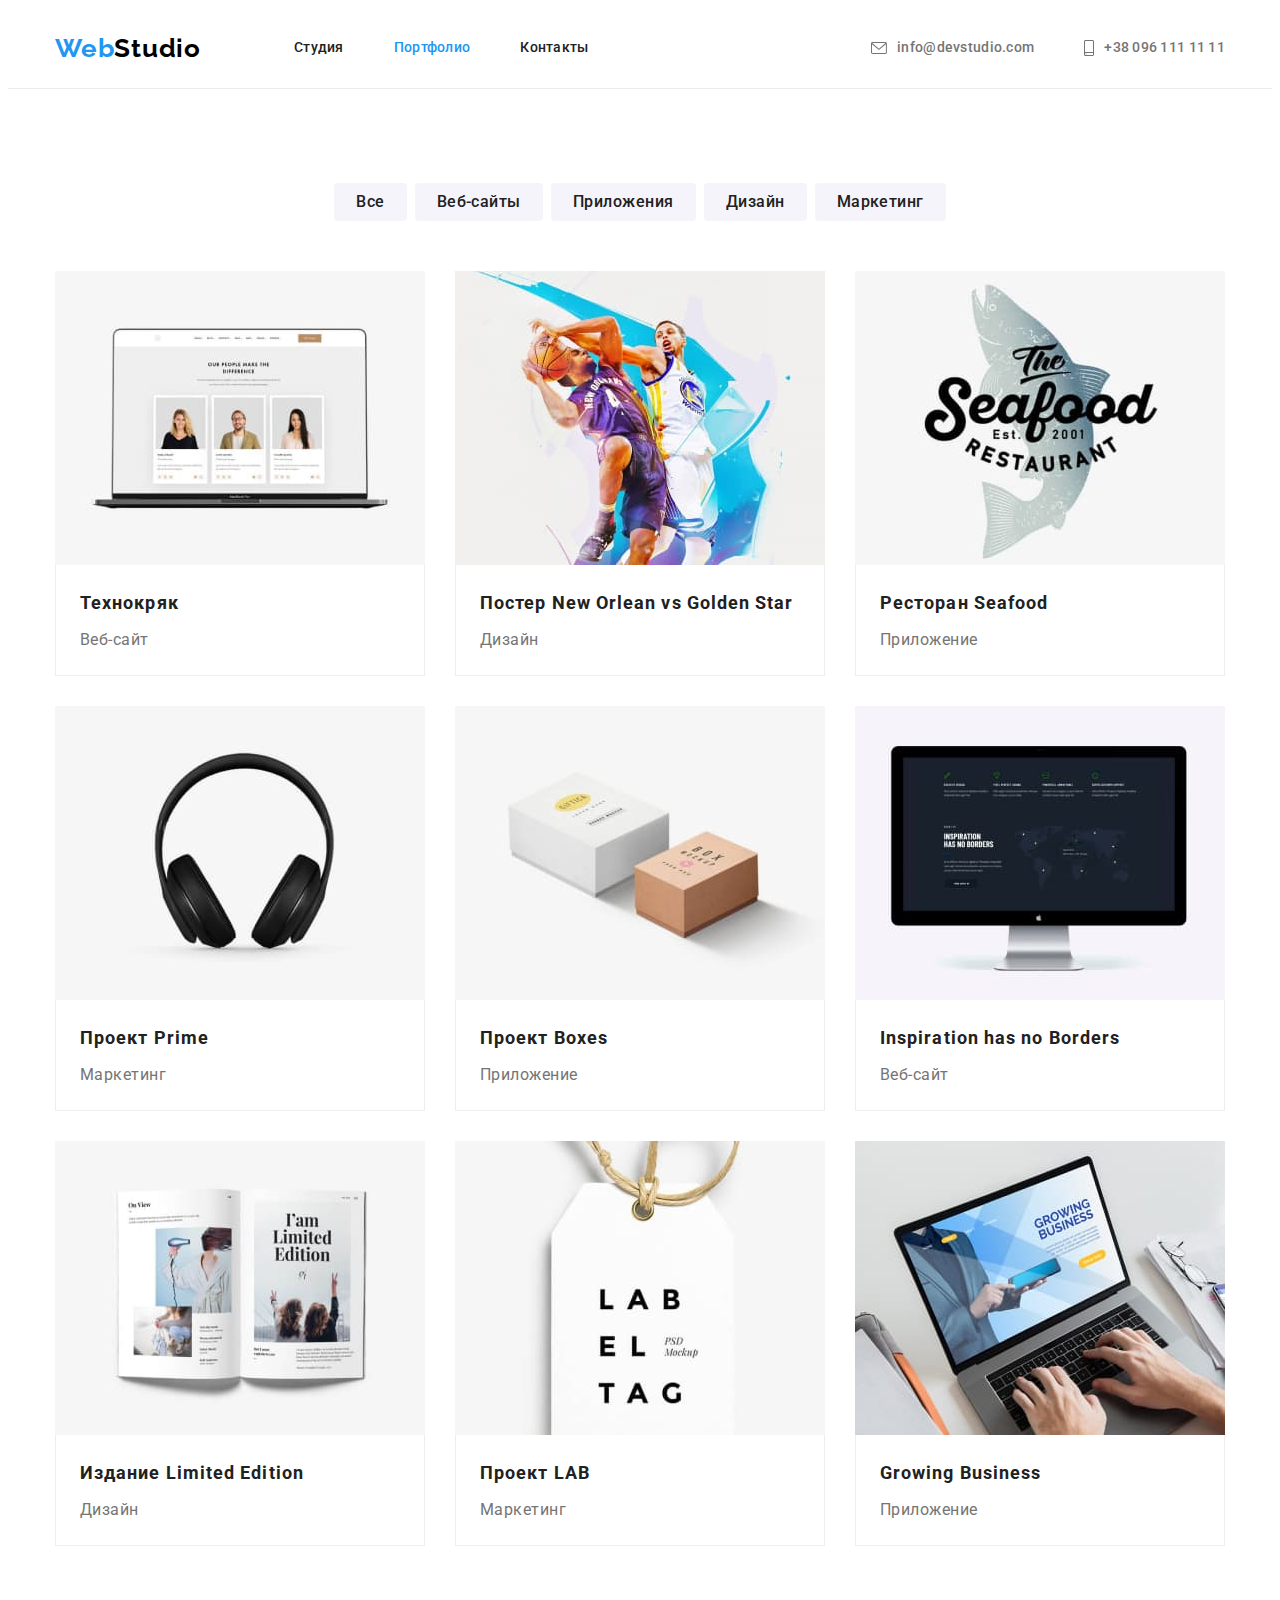
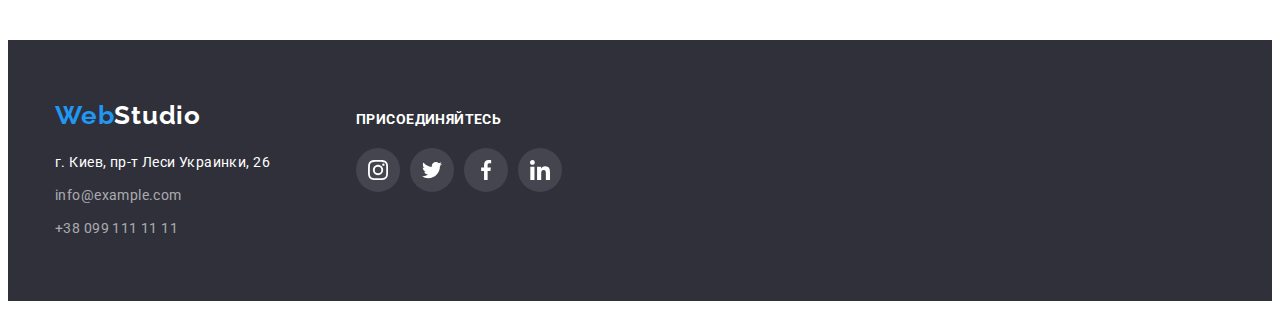
==== commit e2d51907: "Finished after review" ====
--- a/portfolio.html
+++ b/portfolio.html
@@ -29,7 +29,7 @@
             </a>
           </li>
           <li class="header-item">
-            <a class="header-link link header-link-select" href="./portfolio.html">Портфолио
+            <a class="header-link link header-link-select current" href="./portfolio.html">Портфолио
             </a>
           </li>
           <li class="header-item">
@@ -82,84 +82,104 @@
         </ul>
         <ul class="projects-list list">
           <li class="projects-item">
-            <img class="projects-pic" src="./images/img-website-1.jpg" alt="дизайн сайта Технокряк" width="370"
-              height="294" />
-            <div class="projects-card-text">
-              <h2 class="projects-item-name">Технокряк</h2>
-              <p class="projects-item-about">Веб-сайт</p>
-            </div>
-          </li>
-          <li class="projects-item">
-            <img class="projects-pic" src="./images/img-poster.jpg" alt="Дизайн постера с баскетболистами" width="370"
-              height="294" />
-            <div class="projects-card-text">
-              <h2 class="projects-item-name">
-                Постер New Orlean vs Golden Star
-              </h2>
-              <p class="projects-item-about">Дизайн</p>
-            </div>
-          </li>
-          <li class="projects-item">
-            <img class="projects-pic" src="./images/img-restaurant.jpg" alt="Лого ресторана Seafood" width="370"
-              height="294" />
-            <div class="projects-card-text">
-              <h2 class="projects-item-name">Ресторан Seafood</h2>
-              <p class="projects-item-about">Приложение</p>
-            </div>
-          </li>
-          <li class="projects-item">
-            <img class="projects-pic" src="./images/img-prime.jpg" alt="головные наушники" width="370" height="294" />
-            <div class="projects-card-text">
-              <h2 class="projects-item-name">Проект Prime</h2>
-              <p class="projects-item-about">Маркетинг</p>
-            </div>
-          </li>
-          <li class="projects-item">
-            <img class="projects-pic" src="./images/img-boxes.jpg" alt="коробочки с принтом" width="370" height="294" />
-            <div class="projects-card-text">
-              <h2 class="projects-item-name">Проект Boxes</h2>
-              <p class="projects-item-about">Приложение</p>
-            </div>
-          </li>
-          <li class="projects-item">
-            <img class="projects-pic" src="./images/img-website-2.jpg" alt="монитор со страницой веб-сайта" width="370"
-              height="294" />
-            <div class="projects-card-text">
-              <h2 class="projects-item-name" lang="en">
-                Inspiration has no Borders
-              </h2>
-              <p class="projects-item-about">Веб-сайт</p>
-            </div>
-          </li>
-          <li class="projects-item">
-            <img class="projects-pic" src="./images/img-limited.jpg" alt="роскрытые страницы журнала" width="370"
-              height="294" />
-            <div class="projects-card-text">
-              <h2 class="projects-item-name">Издание Limited Edition</h2>
-              <p class="projects-item-about">Дизайн</p>
-            </div>
-          </li>
-          <li class="projects-item">
-            <img class="projects-pic" src="./images/img-lab.jpg" alt="бумажный тег с принтом" width="370"
-              height="294" />
-            <div class="projects-card-text">
-              <h2 class="projects-item-name">Проект LAB</h2>
-              <p class="projects-item-about">Маркетинг</p>
-            </div>
-          </li>
-          <li class="projects-item">
-            <img class="projects-pic" src="./images/img-business.jpg" alt="человек работает за ноутбуком" width="370"
-              height="294" />
-            <div class="projects-card-text">
-              <h2 class="projects-item-name" lang="en">Growing Business</h2>
-              <p class="projects-item-about">Приложение</p>
-            </div>
+            <a class="projects-card-link link " href="">
+              <img class="projects-pic" src="./images/img-website-1.jpg" alt="дизайн сайта Технокряк" width="370"
+                height="294" />
+              <div class="projects-card-text">
+                <h2 class="projects-item-name">Технокряк</h2>
+                <p class="projects-item-about">Веб-сайт</p>
+              </div>
+            </a>
+          </li>
+          <li class="projects-item">
+            <a class="projects-card-link link" href="">
+              <img class="projects-pic" src="./images/img-poster.jpg" alt="Дизайн постера с баскетболистами" width="370"
+                height="294" />
+              <div class="projects-card-text">
+                <h2 class="projects-item-name">
+                  Постер New Orlean vs Golden Star
+                </h2>
+                <p class="projects-item-about">Дизайн</p>
+              </div>
+            </a>
+          </li>
+          <li class="projects-item">
+            <a class="projects-card-link link" href="">
+              <img class="projects-pic" src="./images/img-restaurant.jpg" alt="Лого ресторана Seafood" width="370"
+                height="294" />
+              <div class="projects-card-text">
+                <h2 class="projects-item-name">Ресторан Seafood</h2>
+                <p class="projects-item-about">Приложение</p>
+              </div>
+            </a>
+          </li>
+          <li class="projects-item">
+            <a class="projects-card-link link" href="">
+              <img class="projects-pic" src="./images/img-prime.jpg" alt="головные наушники" width="370" height="294" />
+              <div class="projects-card-text">
+                <h2 class="projects-item-name">Проект Prime</h2>
+                <p class="projects-item-about">Маркетинг</p>
+              </div>
+            </a>
+          </li>
+          <li class="projects-item">
+            <a class="projects-card-link link" href="">
+              <img class="projects-pic" src="./images/img-boxes.jpg" alt="коробочки с принтом" width="370"
+                height="294" />
+              <div class="projects-card-text">
+                <h2 class="projects-item-name">Проект Boxes</h2>
+                <p class="projects-item-about">Приложение</p>
+              </div>
+            </a>
+          </li>
+          <li class="projects-item">
+            <a class="projects-card-link link" href="">
+              <img class="projects-pic" src="./images/img-website-2.jpg" alt="монитор со страницой веб-сайта"
+                width="370" height="294" />
+              <div class="projects-card-text">
+                <h2 class="projects-item-name" lang="en">
+                  Inspiration has no Borders
+                </h2>
+                <p class="projects-item-about">Веб-сайт</p>
+              </div>
+            </a>
+          </li>
+          <li class="projects-item">
+            <a class="projects-card-link link" href="">
+              <img class="projects-pic" src="./images/img-limited.jpg" alt="роскрытые страницы журнала" width="370"
+                height="294" />
+              <div class="projects-card-text">
+                <h2 class="projects-item-name">Издание Limited Edition</h2>
+                <p class="projects-item-about">Дизайн</p>
+              </div>
+            </a>
+          </li>
+          <li class="projects-item">
+            <a class="projects-card-link link" href="">
+              <img class="projects-pic" src="./images/img-lab.jpg" alt="бумажный тег с принтом" width="370"
+                height="294" />
+              <div class="projects-card-text">
+                <h2 class="projects-item-name">Проект LAB</h2>
+                <p class="projects-item-about">Маркетинг</p>
+              </div>
+            </a>
+          </li>
+          <li class="projects-item">
+            <a class="projects-card-link link" href="">
+              <img class="projects-pic" src="./images/img-business.jpg" alt="человек работает за ноутбуком" width="370"
+                height="294" />
+              <div class="projects-card-text">
+                <h2 class="projects-item-name" lang="en">Growing Business</h2>
+                <p class="projects-item-about">Приложение</p>
+              </div>
+            </a>
           </li>
         </ul>
       </div>
     </section>
   </main>
 
+  <!-- подвал -->
   <footer class="footer">
     <div class="container footer-links">
       <div class="logo-contacts">
@@ -184,26 +204,34 @@
         </address>
       </div>
       <div class="social-links">
-        <h2 class="title">присоединяйтесь</h2>
+        <p class="title">присоединяйтесь</p>
         <ul class="company-social-links list">
-          <li class="item centering">
-            <a class="company-social-link link" href=""> <svg class="company-social-icon" width="20" height="20">
+          <li class="item">
+            <a class="company-social-link link centering" href=""><svg class="company-social-icon" width="20"
+                height="20">
                 <use href="./images/icons.svg#instagram"></use>
-            </a>
-          </li>
-          <li class="item centering">
-            <a class="company-social-link link" href=""> <svg class="company-social-icon" width="20" height="20">
+              </svg>
+            </a>
+          </li>
+          <li class="item">
+            <a class="company-social-link link centering" href=""> <svg class="company-social-icon" width="20"
+                height="20">
                 <use href="./images/icons.svg#twitter"></use>
-            </a>
-          </li>
-          <li class="item centering">
-            <a class="company-social-link link" href=""> <svg class="company-social-icon" width="20" height="20">
+              </svg>
+            </a>
+          </li>
+          <li class="item">
+            <a class="company-social-link link centering" href=""> <svg class="company-social-icon" width="20"
+                height="20">
                 <use href="./images/icons.svg#facebook"></use>
-            </a>
-          </li>
-          <li class="item centering">
-            <a class="company-social-link link" href=""> <svg class="company-social-icon" width="20" height="20">
+              </svg>
+            </a>
+          </li>
+          <li class="item">
+            <a class="company-social-link link centering" href=""> <svg class="company-social-icon" width="20"
+                height="20">
                 <use href="./images/icons.svg#linkedin"></use>
+              </svg>
             </a>
           </li>
         </ul>
--- a/css/styles.css
+++ b/css/styles.css
@@ -114,6 +114,9 @@
 .header-link-select:focus {
   color: var(--link-selection-solor);
 }
+.current {
+  color: var(--link-selection-solor);
+}
 .header-contact-list {
   display: flex;
   align-items: center;
@@ -123,19 +126,19 @@
   margin-left: 50px;
 }
 .header-contact-link {
-  display: inline-block;
   padding-top: 32px;
   padding-bottom: 32px;
+  font-weight: 500;
   font-size: 14px;
   line-height: 1.14;
   letter-spacing: 0.02em;
-  color: var(--text-color);
 }
 .header-contact-link:hover,
 .header-contact-link:focus {
   color: var(--link-selection-solor);
 }
 .contacts-icon {
+  margin-right: 10px;
   fill: currentColor;
 }
 /* ------------- HERO ----------------- */
@@ -299,6 +302,7 @@
   border-radius: 50%;
 }
 .member-social-link {
+  align-items: baseline;
   padding: 10px 12px;
   border-radius: 50%;
 }
@@ -311,25 +315,23 @@
   fill: currentColor;
 }
 /* ------------- CLIENTS----------------- */
-.clients-list {
-  display: flex;
-  align-items: center;
-  justify-content: center;
-}
 .clients-item {
   width: 170px;
   height: 92px;
+
+  color: #afb1b8;
+}
+.clients-link {
+  width: 100%;
+  height: 100%;
   border: 1px solid #afb1b8;
   border-radius: 4px;
 }
-.clients-link {
-  padding: 16px 32px;
-}
 .clients-item:not(:last-child) {
   margin-right: 30px;
 }
-.clients-item:hover,
-.clients-item:focus {
+.clients-link:hover,
+.clients-link:focus {
   border-color: var(--link-selection-solor);
   color: var(--link-selection-solor);
 }
@@ -348,6 +350,7 @@
 }
 .footer-links {
   display: flex;
+  align-items: baseline;
 }
 .site-logo.footer {
   margin: 0;
@@ -390,7 +393,6 @@
 .social-links .title {
   margin-bottom: 20px;
   font-family: "Roboto";
-  /* font-style: normal; */
   font-weight: 700;
   font-size: 14px;
   line-height: 1.14;
@@ -421,7 +423,7 @@
 .company-social-icon {
   fill: currentColor;
 }
-/* ------------- page 2 - PORTFOLIO ----------------- */
+/* ------------- page 2 - FILTERS ----------------- */
 .filters-list {
   display: flex;
   justify-content: center;
@@ -452,6 +454,7 @@
   color: var(--header-bgd-color);
   cursor: pointer;
 }
+/* ------------- page 2 - PROJECTS CARDS ----------------- */
 .projects-list {
   display: flex;
   flex-wrap: wrap;
@@ -460,9 +463,11 @@
   margin-bottom: 30px;
   margin-right: 30px;
 }
-.projects-item:hover,
-.projects-item:focus {
-  cursor: pointer;
+.projects-card-link {
+  display: inline-block;
+}
+.projects-card-link:hover,
+.projects-card-link:focus {
   box-shadow: 0px 1px 1px rgba(0, 0, 0, 0.12), 0px 4px 4px rgba(0, 0, 0, 0.06),
     1px 4px 6px rgba(0, 0, 0, 0.16);
 }
@@ -475,9 +480,11 @@
 .projects-card-text {
   width: 370px;
   padding: 20px 24px;
-  border-left: 1px solid #eeeeee;
+  border: 1px solid #eeeeee;
+  border-top: 0;
+  /* border-left: 1px solid #eeeeee;
   border-bottom: 1px solid #eeeeee;
-  border-right: 1px solid #eeeeee;
+  border-right: 1px solid #eeeeee; */
   background-color: var(--header-bgd-color);
 }
 .projects-pic {
@@ -497,5 +504,3 @@
   letter-spacing: 0.03em;
   /* color: var(--text-color); */
 }
-
-/* training */
